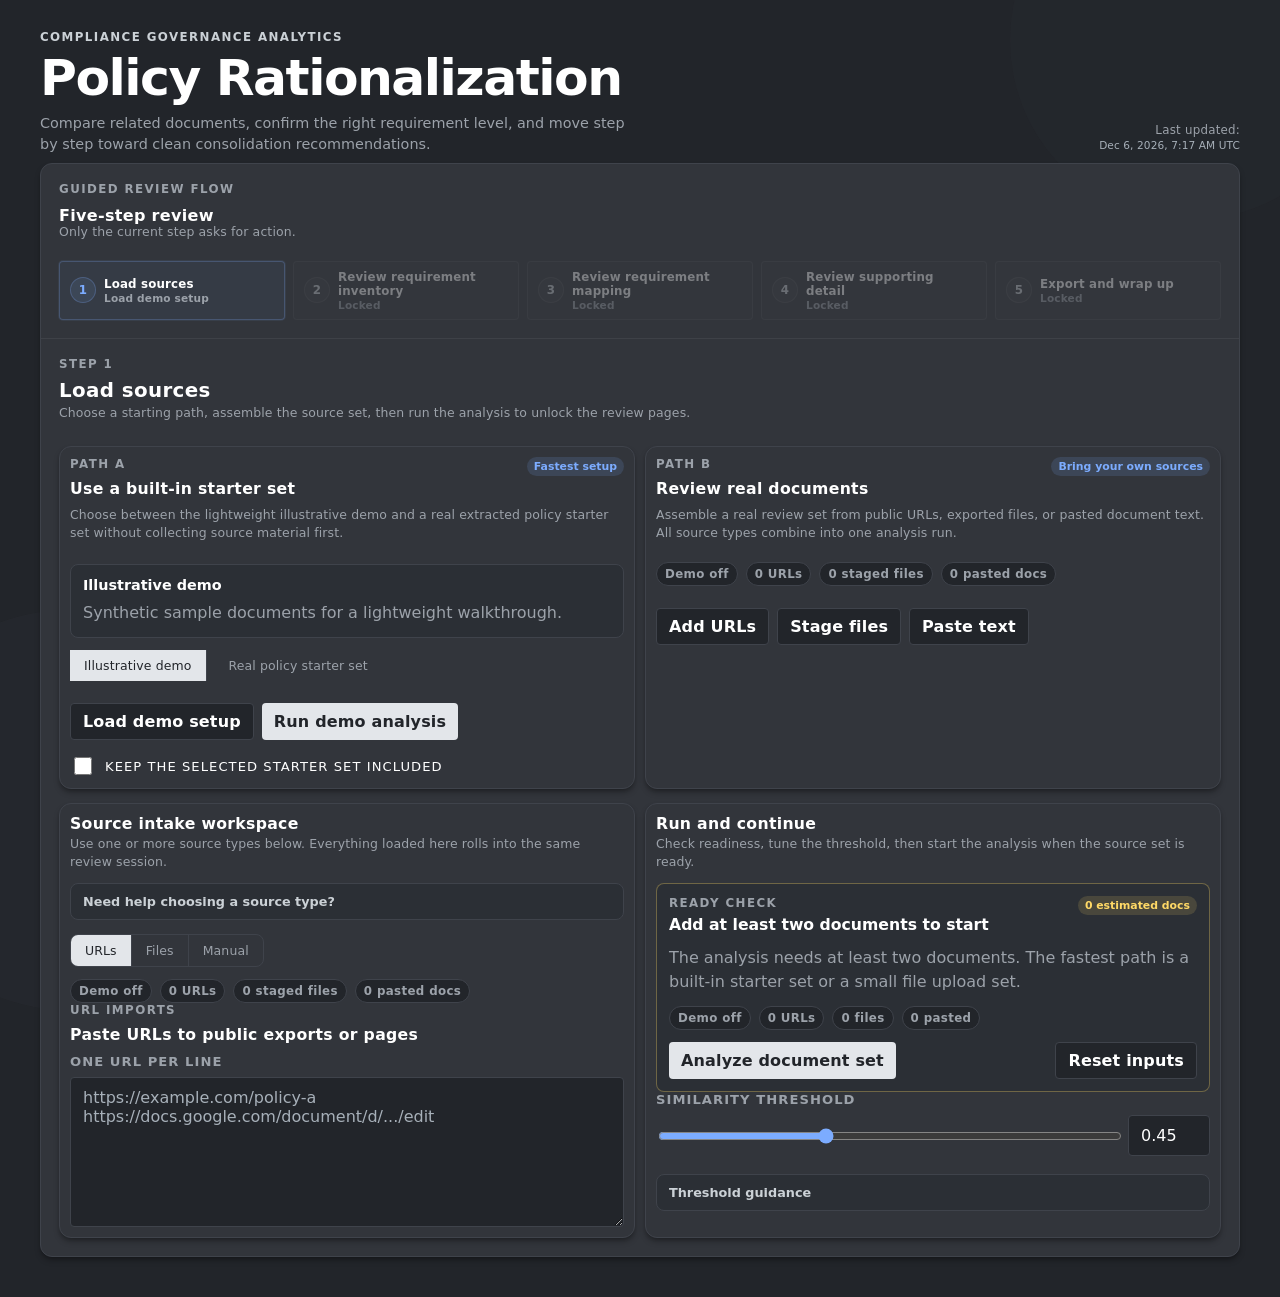
==== docs/index.html @ b87f3686 "Add real policy starter set" ====
<!doctype html>
<html lang="en">
  <head>
    <meta charset="utf-8">
    <meta name="viewport" content="width=device-width, initial-scale=1">
    <title>Compliance Rationalizer</title>
    <meta
      name="description"
      content="Analyze related compliance policies and standards for redundancy, consolidation opportunities, and review flags."
    >
    <link rel="stylesheet" href="./styles.css?v=20260427p">
  </head>
  <body>
    <div class="bg-shape bg-shape-a"></div>
    <div class="bg-shape bg-shape-b"></div>

    <div class="page-shell">
      <header class="hero">
        <div class="hero-top">
          <div class="hero-title-wrap">
            <p class="eyebrow">Compliance Governance Analytics</p>
            <h1>Policy Rationalization</h1>
            <p class="subhead">
              Compare related documents, confirm the right requirement level, and move step by step toward clean consolidation recommendations.
            </p>
          </div>
          <div class="hero-source hero-source--inline">
            <span class="source-label" id="deployLabel">Last updated:</span>
            <span class="source-timestamp" id="deployTimestamp">Apr 27, 2026, 7:01 PM EDT</span>
          </div>
        </div>
      </header>

      <main class="wizard-layout">
        <section class="panel wizard-shell">
          <div class="panel__section wizard-progress-shell">
            <div data-step-progress></div>
          </div>

          <div class="panel__section wizard-status-shell" data-status-shell hidden>
            <div class="status" data-status></div>
          </div>

          <div class="panel__section wizard-content-shell">
            <div data-step-content></div>
          </div>
        </section>
      </main>
    </div>

    <script type="module" src="./app.mjs?v=20260427p"></script>
  </body>
</html>
---- docs/styles.css ----
@font-face {
  font-family: "Cash Sans";
  src: url(https://cash-f.squarecdn.com/static/fonts/cashsans/woff2/CashSans-Regular.woff2) format("woff2");
  font-weight: 400;
  font-style: normal;
}

@font-face {
  font-family: "Cash Sans";
  src: url(https://cash-f.squarecdn.com/static/fonts/cashsans/woff2/CashSans-Medium.woff2) format("woff2");
  font-weight: 500;
  font-style: normal;
}

@font-face {
  font-family: "Cash Sans";
  src: url(https://cash-f.squarecdn.com/static/fonts/cashsans/woff2/CashSans-Bold.woff2) format("woff2");
  font-weight: 700;
  font-style: normal;
}

:root {
  --bg: #22252a;
  --bg-secondary: #2b2f35;
  --bg-tertiary: #3f434b;
  --ink: #ffffff;
  --muted: #9ca2aa;
  --card: #32353b;
  --line: #3f434b;
  --accent: #e3e6ea;
  --accent-2: #cbd1d6;
  --accent-3: #a7b0b9;
  --info: #7cacff;
  --danger: #ff6b6b;
  --success: #a3d795;
  --warning: #ffd966;
  --shadow-sm: 0 1px 2px 0 rgba(0, 0, 0, 0.22);
  --shadow-md: 0 4px 6px -1px rgba(0, 0, 0, 0.32), 0 2px 4px -2px rgba(0, 0, 0, 0.24);
  --shadow-lg: 0 10px 15px -3px rgba(0, 0, 0, 0.34), 0 4px 6px -4px rgba(0, 0, 0, 0.24);
  --radius-sm: 4px;
  --radius-md: 8px;
  --radius-lg: 12px;
}

* {
  box-sizing: border-box;
}

html {
  scroll-behavior: smooth;
}

body {
  margin: 0;
  min-height: 100vh;
  font-family: "Cash Sans", system-ui, -apple-system, sans-serif;
  color: var(--ink);
  background: var(--bg);
  -webkit-font-smoothing: antialiased;
  text-rendering: optimizeLegibility;
}

.bg-shape {
  position: fixed;
  z-index: -1;
  border-radius: 999px;
  opacity: 0.42;
  filter: blur(0.5px);
}

.bg-shape-a {
  width: 400px;
  height: 400px;
  background: #2a2d33;
  left: -130px;
  bottom: -110px;
}

.bg-shape-b {
  width: 360px;
  height: 360px;
  background: #282b30;
  right: -90px;
  top: -140px;
}

.page-shell {
  width: min(1200px, 94vw);
  margin: 0 auto;
  padding: 30px 0 40px;
}

.hero {
  margin-bottom: 8px;
}

.hero-top {
  display: flex;
  justify-content: space-between;
  align-items: flex-end;
  gap: 14px;
}

.hero-title-wrap {
  flex: 1 1 720px;
  min-width: 0;
}

.eyebrow {
  margin: 0 0 8px;
  color: var(--accent-2);
  font-size: 0.74rem;
  font-weight: 700;
  letter-spacing: 0.12em;
  text-transform: uppercase;
}

.hero h1 {
  margin: 0;
  line-height: 1.05;
  font-weight: 700;
  letter-spacing: -0.03em;
  font-size: clamp(1.9rem, 4vw, 3.15rem);
}

.subhead {
  margin: 8px 0 0;
  font-size: 0.9rem;
  color: var(--muted);
  max-width: 66ch;
  line-height: 1.45;
}

.hero-source {
  display: flex;
  flex-direction: column;
  align-items: flex-end;
  gap: 2px;
  flex-shrink: 0;
  margin-left: auto;
}

.hero-source--inline {
  padding-bottom: 4px;
}

.source-label {
  color: var(--muted);
  font-size: 0.74rem;
  font-weight: 500;
  letter-spacing: 0.02em;
  white-space: nowrap;
}

.source-timestamp {
  color: var(--accent-3);
  font-size: 0.66rem;
  letter-spacing: 0.01em;
  white-space: nowrap;
}

.panel {
  background: var(--card);
  border: 1px solid var(--line);
  border-radius: var(--radius-lg);
  box-shadow: var(--shadow-md);
}

.layout {
  display: grid;
  grid-template-columns: minmax(320px, 420px) minmax(0, 1fr);
  gap: 10px;
}

.panel--sticky {
  position: sticky;
  top: 18px;
  align-self: start;
}

.panel__section {
  padding: 14px;
  border-bottom: 1px solid rgba(255, 255, 255, 0.06);
}

.panel__section:last-child {
  border-bottom: 0;
}

.panel h2,
.panel h3,
.panel h4 {
  margin: 2px 0 10px;
  font-size: 0.98rem;
  letter-spacing: 0.02em;
}

.panel p {
  color: var(--muted);
}

.demo-box {
  border: 1px solid var(--bg-tertiary);
  border-radius: var(--radius-md);
  padding: 12px;
  background: var(--bg-secondary);
}

.flow-card {
  border: 1px solid var(--bg-tertiary);
  border-radius: var(--radius-md);
  padding: 12px;
  background: var(--bg-secondary);
}

.flow-card + .flow-card {
  margin-top: 10px;
}

.flow-card strong {
  display: block;
  margin-bottom: 6px;
  font-size: 0.9rem;
}

.flow-card p {
  margin: 0;
  line-height: 1.5;
}

.flow-card--compact p {
  margin-top: 8px;
}

.workspace-switcher {
  display: grid;
  gap: 12px;
  margin-top: 14px;
}

.help-disclosure {
  margin-bottom: 12px;
  border: 1px solid var(--line);
  border-radius: var(--radius-md);
  background: var(--bg-secondary);
}

.help-disclosure summary {
  cursor: pointer;
  list-style: none;
  padding: 10px 12px;
  color: var(--accent-2);
  font-size: 0.8rem;
  font-weight: 700;
}

.help-disclosure summary::-webkit-details-marker {
  display: none;
}

.help-disclosure__body {
  padding: 0 12px 12px;
  color: var(--accent-3);
  font-size: 0.8rem;
  line-height: 1.5;
}

.help-disclosure__list {
  margin: 0;
  padding-left: 18px;
  display: grid;
  gap: 6px;
}

.help-disclosure--compact {
  margin: 10px 0 0;
}

.help-disclosure--compact .help-disclosure__body {
  padding-top: 2px;
}

.toggle-group--full {
  width: 100%;
}

.source-summary {
  display: flex;
  flex-wrap: wrap;
  gap: 8px;
}

.demo-banner {
  display: grid;
  gap: 6px;
  padding: 12px 14px;
  border-radius: var(--radius-md);
  border: 1px solid rgba(255, 217, 102, 0.28);
  background: linear-gradient(180deg, rgba(255, 217, 102, 0.1), rgba(255, 217, 102, 0.04));
}

.demo-banner--results {
  margin-bottom: 10px;
}

.demo-banner strong {
  color: var(--ink);
  font-size: 0.88rem;
  line-height: 1.5;
}

.demo-banner span {
  color: var(--accent-2);
  font-size: 0.78rem;
  line-height: 1.45;
}

.demo-banner__eyebrow {
  margin: 0;
  color: var(--warning);
  font-size: 0.68rem;
  font-weight: 800;
  letter-spacing: 0.11em;
  text-transform: uppercase;
}

.source-chip {
  display: inline-flex;
  align-items: center;
  padding: 4px 8px;
  border-radius: 999px;
  border: 1px solid var(--line);
  background: var(--bg);
  color: var(--muted);
  font-size: 0.74rem;
  font-weight: 700;
  letter-spacing: 0.03em;
}

.source-chip--active {
  color: var(--accent);
  border-color: var(--accent-3);
}

.toggle {
  display: flex;
  gap: 10px;
  align-items: center;
  font-weight: 500;
  color: var(--ink);
}

.toggle input {
  width: 18px;
  height: 18px;
  accent-color: var(--info);
}

.control-row {
  display: flex;
  flex-wrap: wrap;
  gap: 8px;
  margin-top: 10px;
}

label {
  font-size: 0.82rem;
  text-transform: uppercase;
  letter-spacing: 0.08em;
  color: var(--muted);
  font-weight: 700;
}

button,
.ghost-button,
.field input,
.field textarea,
.field input[type="file"] {
  font: inherit;
}

input,
textarea,
button,
.ghost-button {
  border-radius: var(--radius-sm);
}

input[type="text"],
input[type="number"],
textarea,
input[type="file"] {
  width: 100%;
  border: 1px solid var(--line);
  padding: 10px 12px;
  background: var(--bg);
  color: var(--ink);
}

textarea {
  min-height: 150px;
  resize: vertical;
}

input::placeholder,
textarea::placeholder {
  color: var(--accent-3);
}

input:focus,
textarea:focus {
  outline: none;
  border-color: var(--info);
}

button,
.ghost-button {
  padding: 8px 12px;
  font-weight: 700;
  cursor: pointer;
  letter-spacing: 0.01em;
  transition: filter 0.15s, transform 0.15s, box-shadow 0.15s;
}

button:hover,
.ghost-button:hover {
  transform: translateY(-1px);
}

.primary-button {
  border: none;
  background: var(--accent);
  color: var(--bg);
}

.primary-button:hover {
  filter: brightness(0.92);
}

.ghost-button {
  border: 1px solid var(--line);
  background: var(--bg);
  color: var(--ink);
  text-decoration: none;
  display: inline-flex;
  align-items: center;
  justify-content: center;
}

.ghost-button:hover {
  background: var(--bg-secondary);
}

.ghost-button--small {
  padding: 6px 10px;
  font-size: 0.78rem;
}

.field {
  display: grid;
  gap: 8px;
}

.hint {
  margin: 0;
  color: var(--muted);
  font-size: 0.82rem;
  line-height: 1.45;
}

.threshold-row {
  display: grid;
  grid-template-columns: minmax(0, 1fr) 82px;
  gap: 8px;
  align-items: center;
}

.threshold-row input[type="range"] {
  width: 100%;
  accent-color: var(--info);
}

.manual-stack {
  display: grid;
  gap: 8px;
}

.manual-card {
  padding: 10px;
  border-radius: var(--radius-md);
  border: 1px solid var(--bg-tertiary);
  background: var(--bg-secondary);
}

.manual-card__header {
  display: flex;
  gap: 8px;
  align-items: center;
  margin-bottom: 8px;
}

.manual-card__title {
  flex: 1;
  min-width: 0;
}

.manual-card__text {
  width: 100%;
  min-height: 132px;
}

.status {
  padding: 8px 12px;
  border: 1px solid var(--line);
  background: var(--bg);
  border-radius: var(--radius-md);
  color: var(--muted);
  font-size: 0.84rem;
  line-height: 1.45;
}

.status[data-tone="loading"] {
  color: var(--accent);
  border-color: rgba(124, 172, 255, 0.28);
  background: linear-gradient(180deg, rgba(124, 172, 255, 0.08), rgba(124, 172, 255, 0.03));
}

.status[data-tone="success"] {
  color: var(--success);
}

.status[data-tone="warning"] {
  color: var(--warning);
}

.status__eyebrow {
  margin-bottom: 6px;
  color: var(--accent-2);
  font-size: 0.68rem;
  font-weight: 800;
  letter-spacing: 0.11em;
  text-transform: uppercase;
}

.status__headline {
  display: block;
  color: var(--ink);
  font-size: 0.95rem;
}

.status__detail {
  margin: 6px 0 0;
  color: var(--accent-2);
  font-size: 0.82rem;
}

.status__steps {
  list-style: none;
  margin: 10px 0 0;
  padding: 0;
  display: grid;
  gap: 8px;
}

.status__step {
  display: grid;
  grid-template-columns: 14px minmax(0, 1fr);
  gap: 10px;
  align-items: start;
}

.status__step strong,
.status__step span {
  display: block;
}

.status__step strong {
  color: var(--ink);
  font-size: 0.8rem;
}

.status__step span {
  color: var(--muted);
  font-size: 0.76rem;
}

.status__step-dot {
  width: 10px;
  height: 10px;
  margin-top: 4px;
  border-radius: 50%;
  background: var(--bg-tertiary);
  border: 1px solid var(--line);
}

.status__step--active .status__step-dot {
  background: var(--info);
  border-color: rgba(124, 172, 255, 0.36);
  box-shadow: 0 0 0 4px rgba(124, 172, 255, 0.12);
}

.status__step--complete .status__step-dot {
  background: var(--success);
  border-color: rgba(163, 215, 149, 0.36);
}

.status__step--skipped .status__step-dot {
  background: transparent;
  border-style: dashed;
}

.results-shell {
  display: grid;
  gap: 8px;
}

.empty-state {
  padding: 12px;
}

.empty-state h2 {
  margin: 0 0 10px;
}

.empty-state p {
  margin: 0;
  line-height: 1.55;
}

.empty-state__steps {
  margin: 14px 0 0;
  padding-left: 18px;
  color: var(--accent-2);
  display: grid;
  gap: 8px;
}

.empty-state__steps li {
  line-height: 1.45;
}

.table-panel {
  padding: 10px;
}

.search-bar {
  position: relative;
  flex: 1;
}

.search-bar input {
  width: 100%;
  padding: 9px 14px;
  font-size: 0.88rem;
  font-family: inherit;
  background: var(--bg);
  border: 1px solid var(--line);
  border-radius: var(--radius-md);
  color: var(--ink);
  outline: none;
  transition: border-color 0.2s;
}

.search-bar input:focus {
  border-color: var(--info);
}

.filter-toolbar {
  display: grid;
  gap: 10px;
}

.review-toolbar {
  display: flex;
  align-items: center;
  gap: 10px;
  flex-wrap: wrap;
  margin-bottom: 10px;
}

.review-toolbar__search {
  flex: 1 1 360px;
}

.review-stack {
  display: grid;
  gap: 10px;
}

.export-actions {
  display: flex;
  gap: 8px;
  flex-wrap: wrap;
  justify-content: flex-end;
}

.toggle-group {
  display: flex;
  gap: 0;
  border: 1px solid var(--bg-tertiary);
  border-radius: var(--radius-md);
  overflow: hidden;
  width: fit-content;
  max-width: 100%;
  flex-wrap: wrap;
}

.toggle-btn {
  background: transparent;
  color: var(--muted);
  border: none;
  padding: 8px 14px;
  font-size: 0.78rem;
  font-family: inherit;
  font-weight: 500;
  cursor: pointer;
  transition: background 0.15s, color 0.15s;
  border-right: 1px solid var(--bg-tertiary);
  border-radius: 0;
}

.toggle-btn:last-child {
  border-right: none;
}

.toggle-btn:hover {
  background: var(--bg-secondary);
  color: var(--accent-2);
}

.toggle-btn.active {
  background: var(--accent);
  color: var(--bg);
}

.source-panel {
  display: none;
}

.source-panel.is-active {
  display: block;
}

.run-panel {
  border: 1px solid var(--bg-tertiary);
  border-radius: var(--radius-md);
  padding: 12px;
  background: var(--bg-secondary);
  display: grid;
  gap: 12px;
}

.run-panel--ready {
  border-color: rgba(163, 215, 149, 0.32);
}

.run-panel--warning {
  border-color: rgba(255, 217, 102, 0.32);
}

.run-panel__header {
  display: flex;
  justify-content: space-between;
  gap: 12px;
  align-items: flex-start;
}

.run-panel__header strong {
  display: block;
  font-size: 0.98rem;
}

.run-panel__header .eyebrow {
  margin-bottom: 5px;
}

.run-panel__detail {
  margin: 0;
  color: var(--accent-2);
  line-height: 1.5;
}

.run-panel__metrics {
  display: flex;
  flex-wrap: wrap;
  gap: 8px;
}

.run-panel__controls {
  display: flex;
  flex-wrap: wrap;
  justify-content: space-between;
  gap: 10px;
}

.stat,
.result-card {
  background: var(--bg-secondary);
  border: 1px solid var(--line);
  border-radius: var(--radius-md);
  box-shadow: var(--shadow-sm);
}

.review-context {
  display: grid;
  gap: 10px;
}

.review-context__copy {
  display: grid;
  gap: 6px;
}

.review-context__summary {
  margin: 0;
  color: var(--accent-2);
  line-height: 1.5;
}

.review-context__meta {
  display: flex;
  flex-wrap: wrap;
  gap: 8px;
}

.results-section {
  display: grid;
  gap: 8px;
}

.results-section h3 {
  margin: 2px 0 0;
  font-size: 0.94rem;
}

.result-card {
  padding: 12px;
}

.result-card__header {
  display: flex;
  justify-content: space-between;
  gap: 12px;
  align-items: center;
}

.result-card__header--tight {
  align-items: flex-start;
}

.result-card__header--tight h4 {
  margin: 0;
}

.result-card__badges {
  display: inline-flex;
  align-items: center;
  gap: 6px;
  flex-wrap: wrap;
  justify-content: flex-end;
}

.result-card__meta {
  margin: 4px 0 0;
  color: var(--muted);
  font-size: 0.74rem;
}

.result-card__summary {
  margin: 10px 0 0;
  color: var(--accent-2);
  line-height: 1.5;
}

.redline-disclosure {
  margin-top: 12px;
  border: 1px solid var(--line);
  border-radius: var(--radius-md);
  background: rgba(255, 255, 255, 0.02);
}

.decision-card {
  margin-top: 12px;
  padding: 10px;
  border-radius: var(--radius-md);
  background: rgba(255, 255, 255, 0.02);
  border: 1px solid var(--line);
}

.decision-summary-bar {
  display: flex;
  flex-wrap: wrap;
  gap: 8px;
  margin-top: 12px;
}

.decision-summary-pill {
  display: inline-flex;
  align-items: center;
  padding: 5px 9px;
  border-radius: 999px;
  background: rgba(255, 255, 255, 0.05);
  border: 1px solid rgba(255, 255, 255, 0.08);
  color: var(--accent-2);
  font-size: 0.72rem;
  font-weight: 700;
}

.decision-summary-pill--accept {
  color: var(--success);
  background: rgba(163, 215, 149, 0.14);
}

.decision-summary-pill--revise {
  color: var(--warning);
  background: rgba(255, 217, 102, 0.14);
}

.decision-summary-pill--split {
  color: var(--info);
  background: rgba(124, 172, 255, 0.14);
}

.decision-summary-pill--escalate {
  color: #ffb6b6;
  background: rgba(255, 107, 107, 0.14);
}

.decision-card__header {
  display: flex;
  justify-content: space-between;
  gap: 10px;
  align-items: baseline;
}

.decision-card__header h5 {
  margin: 0;
  font-size: 0.82rem;
  color: var(--accent-2);
}

.decision-card__controls {
  display: grid;
  grid-template-columns: 180px minmax(0, 1fr);
  gap: 10px;
  margin-top: 10px;
}

.decision-control {
  display: grid;
  gap: 4px;
}

.decision-control--note {
  min-width: 0;
}

.decision-note-input {
  min-height: 76px;
  width: 100%;
  border: 1px solid var(--line);
  border-radius: var(--radius-sm);
  background: rgba(255, 255, 255, 0.03);
  color: var(--ink);
  padding: 7px 9px;
  font: inherit;
  font-size: 0.78rem;
  resize: vertical;
}

.decision-note-input:focus {
  outline: none;
  border-color: var(--info);
}

.redline-disclosure summary {
  cursor: pointer;
  list-style: none;
  padding: 10px 12px;
  color: var(--accent-2);
  font-size: 0.8rem;
  font-weight: 700;
}

.redline-disclosure summary::-webkit-details-marker {
  display: none;
}

.redline-preview {
  padding: 0 12px 12px;
  display: grid;
  gap: 10px;
}

.redline-preview__meta {
  display: flex;
  flex-wrap: wrap;
  gap: 8px;
  align-items: center;
}

.redline-copy-grid {
  display: grid;
  grid-template-columns: repeat(2, minmax(0, 1fr));
  gap: 10px;
}

.redline-copy-card {
  padding: 10px;
  border-radius: var(--radius-md);
  background: var(--bg);
  border: 1px solid var(--line);
}

.redline-copy-card h5 {
  margin: 0 0 8px;
  font-size: 0.76rem;
  color: var(--accent-2);
  letter-spacing: 0.05em;
  text-transform: uppercase;
}

.redline-copy-card p {
  margin: 0;
  color: var(--ink);
  line-height: 1.5;
}

.redline-inline-box {
  padding: 12px;
  border-radius: var(--radius-md);
  background: #101216;
  border: 1px solid var(--line);
  color: var(--ink);
  line-height: 1.6;
  white-space: pre-wrap;
}

.legacy-token {
  color: var(--ink);
}

.suggestion-chip {
  display: inline;
  color: #ffb2b2;
  background: rgba(255, 107, 107, 0.14);
  border-radius: 6px;
  padding: 1px 4px;
}

.redline-token--add {
  background: rgba(255, 107, 107, 0.18);
  color: #ffc7c7;
}

.redline-token--remove {
  background: rgba(255, 107, 107, 0.14);
  color: #ffaaaa;
  text-decoration: line-through;
}

.redline-side-table {
  overflow-x: auto;
}

.document-context-view {
  display: grid;
  gap: 10px;
}

.document-context-view__header h5 {
  margin: 0 0 4px;
  font-size: 0.82rem;
  color: var(--accent-2);
  letter-spacing: 0.05em;
  text-transform: uppercase;
}

.document-context-view__header .document-note {
  margin: 0;
}

.document-context-stack {
  display: grid;
  gap: 8px;
  max-height: 520px;
  overflow: auto;
  padding-right: 2px;
}

.document-context-block {
  padding: 12px;
  border-radius: var(--radius-md);
  background: rgba(255, 255, 255, 0.025);
  border: 1px solid var(--line);
}

.document-context-block--active {
  background: rgba(124, 172, 255, 0.08);
  border-color: rgba(124, 172, 255, 0.35);
}

.document-context-block p {
  margin: 0;
  color: var(--ink);
  line-height: 1.65;
  white-space: pre-wrap;
}

.document-context-block__meta {
  display: flex;
  flex-wrap: wrap;
  gap: 8px;
  align-items: center;
  margin-bottom: 8px;
}

.document-context-fallback {
  display: grid;
  gap: 8px;
  margin-top: 10px;
}

.redline-side-table table {
  width: 100%;
  border-collapse: collapse;
}

.redline-side-table th,
.redline-side-table td {
  border: 1px solid var(--line);
  padding: 8px;
  vertical-align: top;
  text-align: left;
  white-space: pre-wrap;
}

.redline-side-table th {
  background: rgba(255, 255, 255, 0.04);
  color: var(--accent-2);
}

.removed-cell {
  background: rgba(255, 107, 107, 0.12);
  color: #ffb6b6;
}

.added-cell {
  background: rgba(163, 215, 149, 0.1);
  color: #d9f1d2;
}

.bucket-stack {
  display: grid;
  gap: 16px;
}

.bucket-section {
  display: grid;
  gap: 10px;
}

.bucket-section__header {
  display: flex;
  align-items: center;
  justify-content: space-between;
  gap: 10px;
}

.bucket-section__header h4 {
  margin: 0;
}

.pill {
  display: inline-flex;
  align-items: center;
  padding: 3px 8px;
  border-radius: 999px;
  background: rgba(124, 172, 255, 0.14);
  color: var(--info);
  font-size: 0.68rem;
  font-weight: 700;
  white-space: nowrap;
}

.check-grid {
  display: flex;
  flex-wrap: wrap;
  gap: 8px;
  margin-top: 10px;
}

.check {
  display: inline-flex;
  align-items: center;
  gap: 8px;
  padding: 5px 8px;
  border-radius: 999px;
  background: rgba(255, 255, 255, 0.03);
  border: 1px solid rgba(255, 255, 255, 0.08);
}

.check__label {
  color: var(--muted);
  font-size: 0.68rem;
  letter-spacing: 0.01em;
  font-weight: 700;
}

.check__value {
  font-size: 0.68rem;
  color: var(--ink);
  font-weight: 700;
}

.source-list,
.document-list,
.requirement-list,
.pair-list,
.issue-list {
  display: grid;
  gap: 8px;
  margin: 10px 0 0;
  padding: 0;
  list-style: none;
}

.source-list li,
.document-row,
.pair-list li,
.issue-list li {
  padding: 9px 11px;
  border-radius: var(--radius-md);
  background: var(--bg);
  border: 1px solid var(--line);
}

.source-list li {
  display: grid;
  gap: 4px;
}

.requirement-row {
  display: flex;
  justify-content: space-between;
  gap: 12px;
  align-items: flex-start;
}

.requirement-row__main {
  display: grid;
  gap: 4px;
  min-width: 0;
}

.requirement-row__main p {
  margin: 0;
  color: var(--accent-2);
  line-height: 1.45;
}

.requirement-row__meta {
  display: flex;
  flex-wrap: wrap;
  gap: 6px;
  justify-content: flex-end;
}

.document-row {
  display: flex;
  justify-content: space-between;
  gap: 12px;
  align-items: center;
}

.document-row__main {
  display: grid;
  gap: 4px;
  min-width: 0;
}

.document-row__meta {
  display: flex;
  gap: 6px;
  flex-wrap: wrap;
  justify-content: flex-end;
}

.doc-type-control {
  display: grid;
  gap: 3px;
  min-width: 118px;
  text-transform: none;
  font-weight: 400;
  color: var(--ink);
}

.doc-type-control__label {
  font-size: 0.58rem;
  color: var(--muted);
  letter-spacing: 0.08em;
  font-weight: 700;
}

.doc-type-select {
  width: 100%;
  border: 1px solid var(--line);
  border-radius: var(--radius-sm);
  background: rgba(255, 255, 255, 0.03);
  color: var(--ink);
  padding: 5px 8px;
  font: inherit;
  font-size: 0.76rem;
}

.doc-type-select:focus {
  outline: none;
  border-color: var(--info);
}

.source-list span,
.document-row span,
.issue-list li {
  color: var(--accent-3);
  font-size: 0.84rem;
  word-break: break-word;
}

.document-note {
  margin: 2px 0 0;
  color: var(--warning);
  font-size: 0.78rem;
  line-height: 1.45;
}

.doc-badge {
  display: inline-flex;
  align-items: center;
  padding: 3px 7px;
  border-radius: 999px;
  background: rgba(124, 172, 255, 0.14);
  color: var(--info);
  font-size: 0.68rem;
  font-weight: 700;
  white-space: nowrap;
}

.doc-badge--warn {
  background: rgba(255, 217, 102, 0.14);
  color: var(--warning);
}

.doc-badge--ok {
  background: rgba(163, 215, 149, 0.14);
  color: var(--success);
}

.pair-list li {
  display: grid;
  grid-template-columns: minmax(0, 1fr) auto minmax(0, 1fr);
  align-items: center;
  gap: 10px;
}

.pair-list li span:last-child {
  text-align: right;
}

.pair-list strong {
  color: var(--accent);
  font-size: 0.94rem;
}

.pair-score {
  letter-spacing: 0.01em;
}

.section-subtitle {
  margin: -4px 0 10px;
  font-size: 0.78rem;
  color: var(--muted);
  letter-spacing: 0.01em;
  line-height: 1.45;
}

.workflow-panel {
  display: grid;
  gap: 14px;
}

.workflow-intro {
  padding-bottom: 12px;
}

.results-section-heading h3 {
  margin-bottom: 6px;
}

.results-section-heading .section-subtitle {
  margin-bottom: 0;
}

.workflow-step {
  display: grid;
  grid-template-columns: 52px minmax(0, 1fr);
  gap: 0;
  align-items: stretch;
  transition: opacity 0.18s ease, border-color 0.18s ease, background 0.18s ease;
}

.workflow-step--upcoming {
  opacity: 0.52;
}

.workflow-step--current {
  border-color: rgba(124, 172, 255, 0.28);
  box-shadow: 0 0 0 1px rgba(124, 172, 255, 0.12), var(--shadow-md);
}

.workflow-step--complete {
  opacity: 0.94;
}

.workflow-step__rail {
  display: flex;
  flex-direction: column;
  align-items: center;
  gap: 10px;
  padding: 2px 0 2px 2px;
}

.workflow-step__number {
  width: 34px;
  height: 34px;
  border-radius: 50%;
  display: inline-flex;
  align-items: center;
  justify-content: center;
  background: rgba(124, 172, 255, 0.18);
  border: 1px solid rgba(124, 172, 255, 0.26);
  color: var(--accent);
  font-size: 0.9rem;
  font-weight: 800;
  letter-spacing: 0.02em;
  position: relative;
}

.workflow-step__number-text {
  display: inline-flex;
  align-items: center;
  justify-content: center;
}

.workflow-step--complete .workflow-step__number {
  background: rgba(163, 215, 149, 0.16);
  border-color: rgba(163, 215, 149, 0.3);
  color: var(--success);
}

.workflow-step--complete .workflow-step__number-text {
  opacity: 0;
}

.workflow-step--complete .workflow-step__number::after {
  content: "";
  position: absolute;
  width: 8px;
  height: 14px;
  border-right: 2px solid currentColor;
  border-bottom: 2px solid currentColor;
  transform: rotate(45deg);
  top: 7px;
  left: 12px;
}

.workflow-step--current .workflow-step__number {
  background: rgba(124, 172, 255, 0.2);
  border-color: rgba(124, 172, 255, 0.34);
  color: var(--accent);
  box-shadow: 0 0 0 4px rgba(124, 172, 255, 0.1);
}

.workflow-step--upcoming .workflow-step__number {
  background: rgba(255, 255, 255, 0.04);
  border-color: rgba(255, 255, 255, 0.08);
  color: var(--muted);
}

.workflow-step__line {
  width: 1px;
  flex: 1;
  min-height: 44px;
  background: linear-gradient(180deg, rgba(124, 172, 255, 0.35), rgba(124, 172, 255, 0.08));
}

.workflow-step--complete .workflow-step__line {
  background: linear-gradient(180deg, rgba(163, 215, 149, 0.4), rgba(163, 215, 149, 0.12));
}

.workflow-step--upcoming .workflow-step__line {
  background: linear-gradient(180deg, rgba(255, 255, 255, 0.12), rgba(255, 255, 255, 0.02));
}

.workflow-step--last .workflow-step__line {
  display: none;
}

.workflow-step__content {
  min-width: 0;
}

.workflow-step__eyebrow {
  margin: 0 0 6px;
  color: var(--accent-2);
  font-size: 0.72rem;
  font-weight: 800;
  letter-spacing: 0.12em;
  text-transform: uppercase;
}

.workflow-step__heading-row {
  display: flex;
  align-items: center;
  gap: 8px;
  flex-wrap: wrap;
}

.workflow-step__heading-row .workflow-step__eyebrow {
  margin-bottom: 0;
}

.workflow-step__status {
  display: inline-flex;
  align-items: center;
  padding: 3px 8px;
  border-radius: 999px;
  font-size: 0.68rem;
  font-weight: 800;
  letter-spacing: 0.08em;
  text-transform: uppercase;
  border: 1px solid var(--line);
  color: var(--accent-2);
  background: rgba(255, 255, 255, 0.03);
}

.workflow-step__status--complete {
  color: var(--success);
  border-color: rgba(163, 215, 149, 0.28);
  background: rgba(163, 215, 149, 0.12);
}

.workflow-step__status--current {
  color: var(--info);
  border-color: rgba(124, 172, 255, 0.28);
  background: rgba(124, 172, 255, 0.12);
}

.workflow-step__status--upcoming {
  color: var(--muted);
  border-color: rgba(255, 255, 255, 0.1);
  background: rgba(255, 255, 255, 0.03);
}

.workflow-step--upcoming .workflow-step__eyebrow,
.workflow-step--upcoming .collapsible-title-group h3,
.workflow-step--upcoming .section-subtitle {
  color: var(--muted);
}

.collapsible-header {
  display: flex;
  align-items: center;
  justify-content: space-between;
  cursor: pointer;
  user-select: none;
  gap: 12px;
}

.collapsible-title-group {
  flex: 1;
  min-width: 0;
}

.collapsible-title-group h3 {
  margin-bottom: 0;
}

.collapsible-title-group .section-subtitle {
  margin-bottom: 0;
}

.collapsible-header:hover .collapse-icon {
  background: var(--bg-secondary);
}

.collapse-icon {
  width: 28px;
  height: 28px;
  flex-shrink: 0;
  border-radius: var(--radius-sm);
  display: flex;
  align-items: center;
  justify-content: center;
  transition: background 0.15s, transform 0.25s;
}

.collapse-icon::after {
  content: "";
  display: block;
  width: 8px;
  height: 8px;
  border-right: 2px solid var(--accent-2);
  border-bottom: 2px solid var(--accent-2);
  transform: rotate(45deg);
  transition: transform 0.25s;
  margin-top: -3px;
}

.collapsible.collapsed .collapse-icon::after {
  transform: rotate(-45deg);
  margin-top: 3px;
}

.collapsible-body {
  overflow: hidden;
  max-height: 3000px;
  opacity: 1;
  transition: max-height 0.35s ease, opacity 0.25s ease, margin-top 0.25s ease;
  margin-top: 10px;
}

.collapsible.collapsed .collapsible-body {
  max-height: 0;
  opacity: 0;
  margin-top: 0;
}

@media (max-width: 980px) {
  .layout {
    grid-template-columns: 1fr;
  }

  .panel--sticky {
    position: static;
  }

  .hero-top {
    flex-wrap: wrap;
    align-items: flex-start;
  }

  .hero-source {
    width: 100%;
    align-items: flex-start;
    margin-left: 0;
    padding-bottom: 0;
  }

  .workflow-step {
    grid-template-columns: 40px minmax(0, 1fr);
  }
}

@media (max-width: 720px) {
  .page-shell {
    width: min(100vw - 20px, 100%);
    padding: 20px 0 28px;
  }

  .document-row,
  .manual-card__header,
  .result-card__header {
    flex-direction: column;
    align-items: stretch;
  }

  .check-grid,
  .pair-list li {
    grid-template-columns: 1fr;
  }

  .document-row__meta {
    justify-content: flex-start;
  }

  .workflow-step {
    grid-template-columns: 1fr;
  }

  .workflow-step__rail {
    flex-direction: row;
    justify-content: flex-start;
    padding: 0 0 10px;
  }

  .workflow-step__line {
    height: 1px;
    min-height: 0;
    width: 100%;
  }

  .pair-list li span:last-child {
    text-align: left;
  }

}

.wizard-layout {
  display: grid;
  gap: 10px;
}

.wizard-shell {
  overflow: hidden;
}

.wizard-progress-shell,
.wizard-status-shell,
.wizard-content-shell {
  padding: 18px;
}

.wizard-progress-header {
  display: grid;
  gap: 10px;
}

.wizard-progress-copy {
  display: grid;
  gap: 2px;
}

.wizard-progress-header h2 {
  margin: 0;
  font-size: 1rem;
}

.wizard-route-list {
  display: grid;
  grid-template-columns: repeat(5, minmax(0, 1fr));
  gap: 8px;
}

.wizard-route {
  appearance: none;
  width: 100%;
  display: flex;
  align-items: center;
  gap: 8px;
  padding: 8px 10px;
  border-radius: var(--radius-sm);
  border: 1px solid rgba(255, 255, 255, 0.08);
  background: rgba(255, 255, 255, 0.02);
  color: var(--ink);
  text-align: left;
  transition: border-color 0.18s ease, opacity 0.18s ease, transform 0.18s ease, background 0.18s ease;
}

.wizard-route:hover:not(:disabled) {
  border-color: rgba(124, 172, 255, 0.22);
  background: rgba(255, 255, 255, 0.03);
}

.wizard-route:disabled {
  cursor: not-allowed;
}

.wizard-route[data-current-route="true"] {
  cursor: pointer;
}

.wizard-route[data-current-route="true"]:disabled {
  cursor: default;
}

.wizard-route__number {
  width: 26px;
  height: 26px;
  border-radius: 50%;
  display: inline-flex;
  align-items: center;
  justify-content: center;
  flex-shrink: 0;
  border: 1px solid rgba(255, 255, 255, 0.08);
  background: rgba(255, 255, 255, 0.03);
  color: var(--accent-2);
  font-size: 0.74rem;
  font-weight: 800;
}

.wizard-route__text {
  min-width: 0;
  display: grid;
  gap: 1px;
}

.wizard-route__text strong,
.wizard-route__text span {
  display: block;
}

.wizard-route__text strong {
  font-size: 0.74rem;
  color: var(--ink);
}

.wizard-route__text span {
  font-size: 0.66rem;
  color: var(--muted);
}

.wizard-route--complete {
  border-color: rgba(163, 215, 149, 0.16);
}

.wizard-route--complete .wizard-route__number {
  color: var(--success);
  border-color: rgba(163, 215, 149, 0.22);
  background: rgba(163, 215, 149, 0.08);
}

.wizard-route--current {
  border-color: rgba(124, 172, 255, 0.24);
  background: rgba(124, 172, 255, 0.05);
  box-shadow: 0 0 0 1px rgba(124, 172, 255, 0.08);
}

.wizard-route--current .wizard-route__number {
  color: var(--info);
  border-color: rgba(124, 172, 255, 0.24);
  background: rgba(124, 172, 255, 0.1);
}

.wizard-route--upcoming {
  opacity: 0.72;
}

.wizard-route--locked {
  opacity: 0.36;
}

.wizard-step-page {
  display: grid;
  gap: 14px;
}

.wizard-step-page__header h2 {
  margin: 0 0 6px;
  font-size: 1.24rem;
}

.wizard-grid {
  display: grid;
  gap: 10px;
}

.wizard-grid--source-start {
  grid-template-columns: repeat(2, minmax(0, 1fr));
}

.wizard-grid--sources,
.wizard-grid--export {
  grid-template-columns: repeat(2, minmax(0, 1fr));
}

.step-card-header {
  margin-bottom: 12px;
}

.step-card-header h3 {
  margin: 0 0 6px;
}

.start-path-card {
  display: grid;
  gap: 12px;
  align-content: start;
  border-color: var(--line);
}

.start-path-card--active {
  border-color: rgba(124, 172, 255, 0.28);
  box-shadow: 0 0 0 1px rgba(124, 172, 255, 0.1), var(--shadow-sm);
}

.start-path-card__header {
  display: flex;
  justify-content: space-between;
  gap: 12px;
  align-items: flex-start;
}

.start-path-card__header h3 {
  margin: 0;
}

.start-path-card__summary {
  margin-top: -2px;
}

.start-path-card__toggle {
  padding-top: 2px;
}

.source-library-picker {
  display: flex;
  flex-wrap: wrap;
  gap: 8px;
}

.control-row--wrap {
  flex-wrap: wrap;
}

.summary-strip {
  padding-top: 12px;
}

.control-row--spaced {
  justify-content: space-between;
}

.filter-toolbar--between {
  justify-content: space-between;
  gap: 12px;
  align-items: center;
}

.wizard-footer {
  display: flex;
  align-items: center;
  justify-content: space-between;
  gap: 12px;
  padding-top: 4px;
}

.wizard-footer__meta {
  color: var(--muted);
  font-size: 0.8rem;
  letter-spacing: 0.02em;
}

.export-finish-card {
  display: grid;
  gap: 12px;
}

.export-finish-card__meta {
  display: flex;
  flex-wrap: wrap;
  gap: 8px;
}

.staged-file-list {
  margin-top: 10px;
}

.modal-shell {
  position: fixed;
  inset: 0;
  z-index: 40;
  display: grid;
  place-items: center;
  padding: 20px;
  background: rgba(10, 12, 16, 0.72);
  backdrop-filter: blur(6px);
}

.modal-card {
  width: min(1080px, 100%);
  max-height: min(88vh, 920px);
  overflow: hidden;
  display: grid;
  grid-template-rows: auto minmax(0, 1fr);
  background: var(--card);
  border: 1px solid var(--line);
  border-radius: var(--radius-lg);
  box-shadow: 0 18px 48px rgba(0, 0, 0, 0.35);
}

.modal-card__header {
  display: flex;
  justify-content: space-between;
  gap: 16px;
  padding: 18px 20px 14px;
  border-bottom: 1px solid var(--line);
}

.modal-card__body {
  overflow: auto;
  padding: 18px 20px 20px;
  display: grid;
  gap: 12px;
}

.change-summary-item,
.change-summary-empty {
  padding: 14px;
  border-radius: var(--radius-md);
  background: var(--bg);
  border: 1px solid var(--line);
}

.change-summary-item__header {
  display: flex;
  justify-content: space-between;
  gap: 12px;
  align-items: flex-start;
}

.change-summary-item__header h4 {
  margin: 0;
}

.change-summary-item__grid {
  display: grid;
  grid-template-columns: repeat(2, minmax(0, 1fr));
  gap: 10px;
  margin-top: 10px;
}

@media (max-width: 980px) {
  .wizard-route-list,
  .wizard-grid--source-start,
  .wizard-grid--sources,
  .wizard-grid--export {
    grid-template-columns: 1fr;
  }
}

@media (max-width: 720px) {
  .decision-card__controls {
    grid-template-columns: 1fr;
  }

  .change-summary-item__grid,
  .redline-copy-grid {
    grid-template-columns: 1fr;
  }

  .wizard-progress-shell,
  .wizard-status-shell,
  .wizard-content-shell {
    padding: 14px;
  }

  .wizard-footer {
    flex-direction: column;
    align-items: stretch;
  }

  .modal-card__header,
  .change-summary-item__header,
  .filter-toolbar--between {
    flex-direction: column;
    align-items: stretch;
  }
}
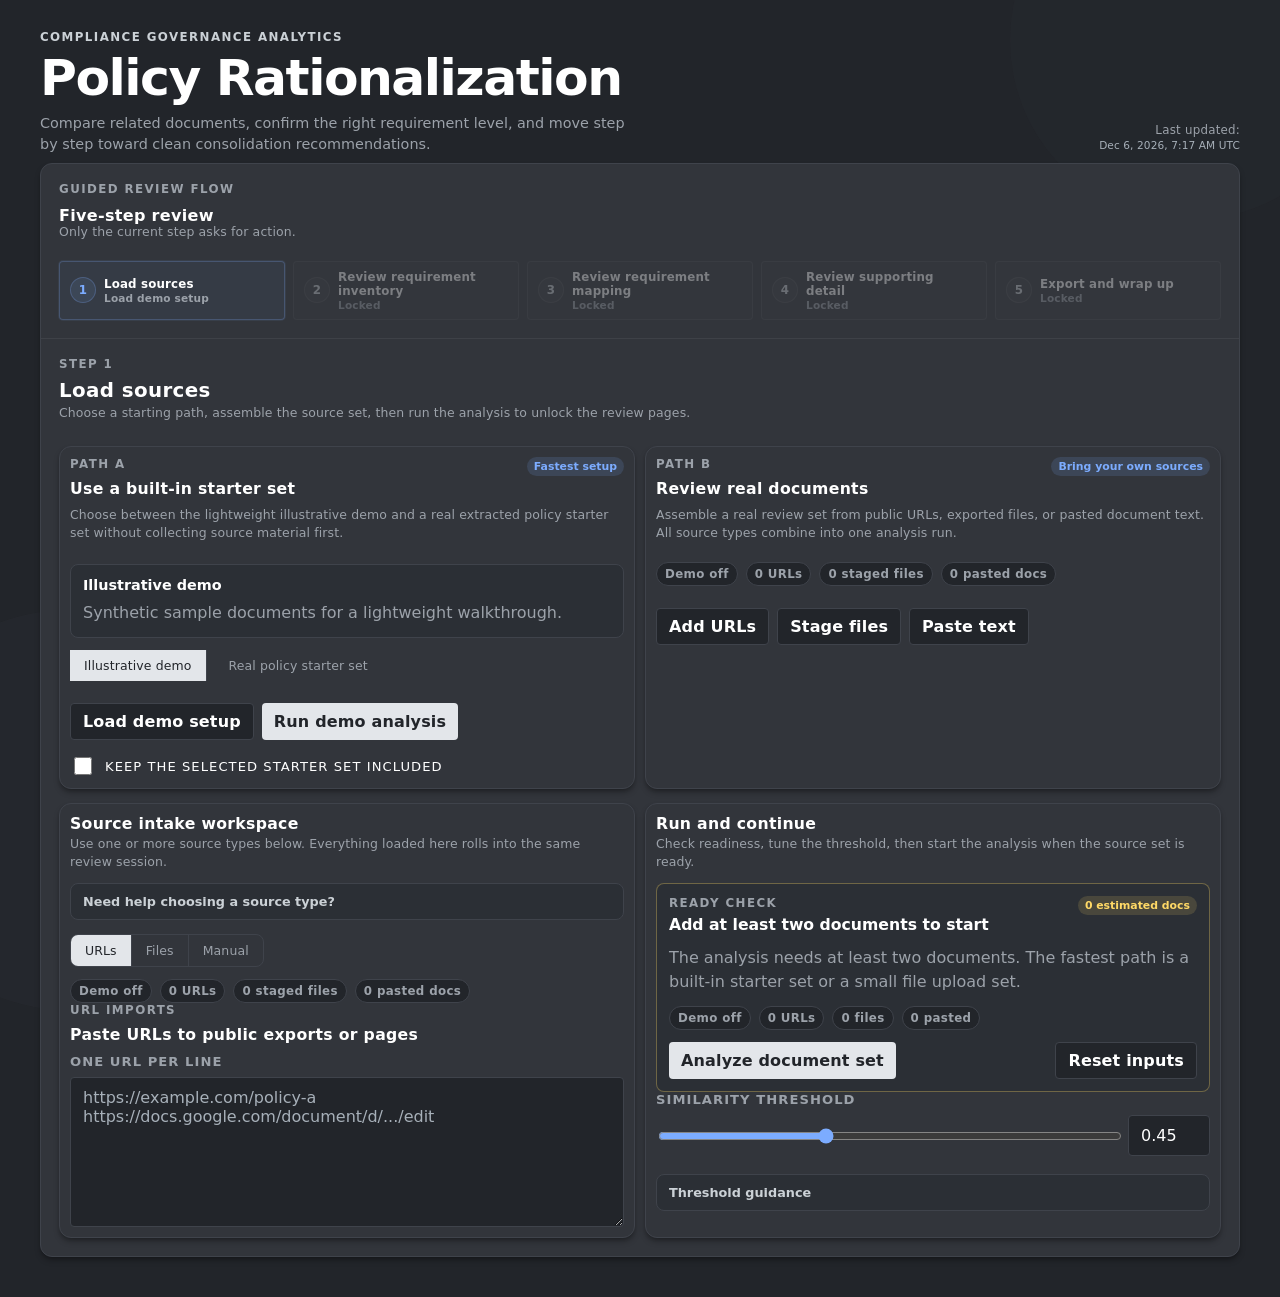
==== commit cd6ed648: "Emphasize primary actions in review queue" ====
--- a/docs/index.html
+++ b/docs/index.html
@@ -8,7 +8,7 @@
       name="description"
       content="Analyze related compliance policies and standards for redundancy, consolidation opportunities, and review flags."
     >
-    <link rel="stylesheet" href="./styles.css?v=20260427p">
+    <link rel="stylesheet" href="./styles.css?v=20260428c">
   </head>
   <body>
     <div class="bg-shape bg-shape-a"></div>
@@ -26,7 +26,7 @@
           </div>
           <div class="hero-source hero-source--inline">
             <span class="source-label" id="deployLabel">Last updated:</span>
-            <span class="source-timestamp" id="deployTimestamp">Apr 27, 2026, 7:01 PM EDT</span>
+            <span class="source-timestamp" id="deployTimestamp">Apr 28, 2026, 2:26 PM EDT</span>
           </div>
         </div>
       </header>
@@ -48,6 +48,6 @@
       </main>
     </div>
 
-    <script type="module" src="./app.mjs?v=20260427p"></script>
+    <script type="module" src="./app.mjs?v=20260428c"></script>
   </body>
 </html>
--- a/docs/styles.css
+++ b/docs/styles.css
@@ -823,6 +823,63 @@
   gap: 8px;
 }
 
+.action-strip {
+  display: grid;
+  gap: 12px;
+  border-color: rgba(124, 172, 255, 0.22);
+  background: linear-gradient(180deg, rgba(124, 172, 255, 0.05), rgba(124, 172, 255, 0.02));
+}
+
+.action-strip__copy h3 {
+  margin: 0 0 6px;
+}
+
+.action-strip__copy .section-subtitle {
+  margin: 0;
+}
+
+.action-strip__meta {
+  display: flex;
+  flex-wrap: wrap;
+  gap: 8px;
+}
+
+.action-progress {
+  display: grid;
+  gap: 8px;
+}
+
+.action-progress__labels {
+  display: flex;
+  justify-content: space-between;
+  gap: 12px;
+  align-items: baseline;
+}
+
+.action-progress__labels strong {
+  font-size: 0.86rem;
+  color: var(--ink);
+}
+
+.action-progress__labels span {
+  font-size: 0.78rem;
+  color: var(--muted);
+}
+
+.action-progress__track {
+  height: 8px;
+  border-radius: 999px;
+  background: rgba(255, 255, 255, 0.08);
+  overflow: hidden;
+}
+
+.action-progress__fill {
+  display: block;
+  height: 100%;
+  border-radius: inherit;
+  background: linear-gradient(90deg, var(--accent), #9ed6ff);
+}
+
 .results-section {
   display: grid;
   gap: 8px;
@@ -850,6 +907,23 @@
 
 .result-card__header--tight h4 {
   margin: 0;
+}
+
+.result-card--queue {
+  position: relative;
+  border-left: 4px solid var(--line);
+}
+
+.result-card--queue-undecided {
+  border-left-color: rgba(255, 217, 102, 0.9);
+}
+
+.result-card--queue-in-review {
+  border-left-color: rgba(124, 172, 255, 0.9);
+}
+
+.result-card--queue-completed {
+  border-left-color: rgba(163, 215, 149, 0.9);
 }
 
 .result-card__badges {
@@ -870,6 +944,60 @@
   margin: 10px 0 0;
   color: var(--accent-2);
   line-height: 1.5;
+}
+
+.queue-state-row {
+  display: grid;
+  gap: 2px;
+  margin: 4px 0 10px;
+}
+
+.queue-state-row strong {
+  color: var(--ink);
+  font-size: 0.82rem;
+}
+
+.queue-state-row span {
+  color: var(--muted);
+  font-size: 0.77rem;
+  line-height: 1.45;
+}
+
+.queue-primary-action {
+  display: grid;
+  gap: 6px;
+  margin: 0 0 10px;
+}
+
+.queue-primary-action__button {
+  justify-self: start;
+  min-width: 160px;
+}
+
+.queue-primary-action__detail {
+  margin: 0;
+  color: var(--muted);
+  font-size: 0.76rem;
+  line-height: 1.45;
+}
+
+.doc-badge--queue {
+  border-color: transparent;
+}
+
+.doc-badge--queue-undecided {
+  background: rgba(255, 217, 102, 0.12);
+  color: var(--warning);
+}
+
+.doc-badge--queue-in-review {
+  background: rgba(124, 172, 255, 0.12);
+  color: var(--accent);
+}
+
+.doc-badge--queue-completed {
+  background: rgba(163, 215, 149, 0.12);
+  color: var(--success);
 }
 
 .redline-disclosure {
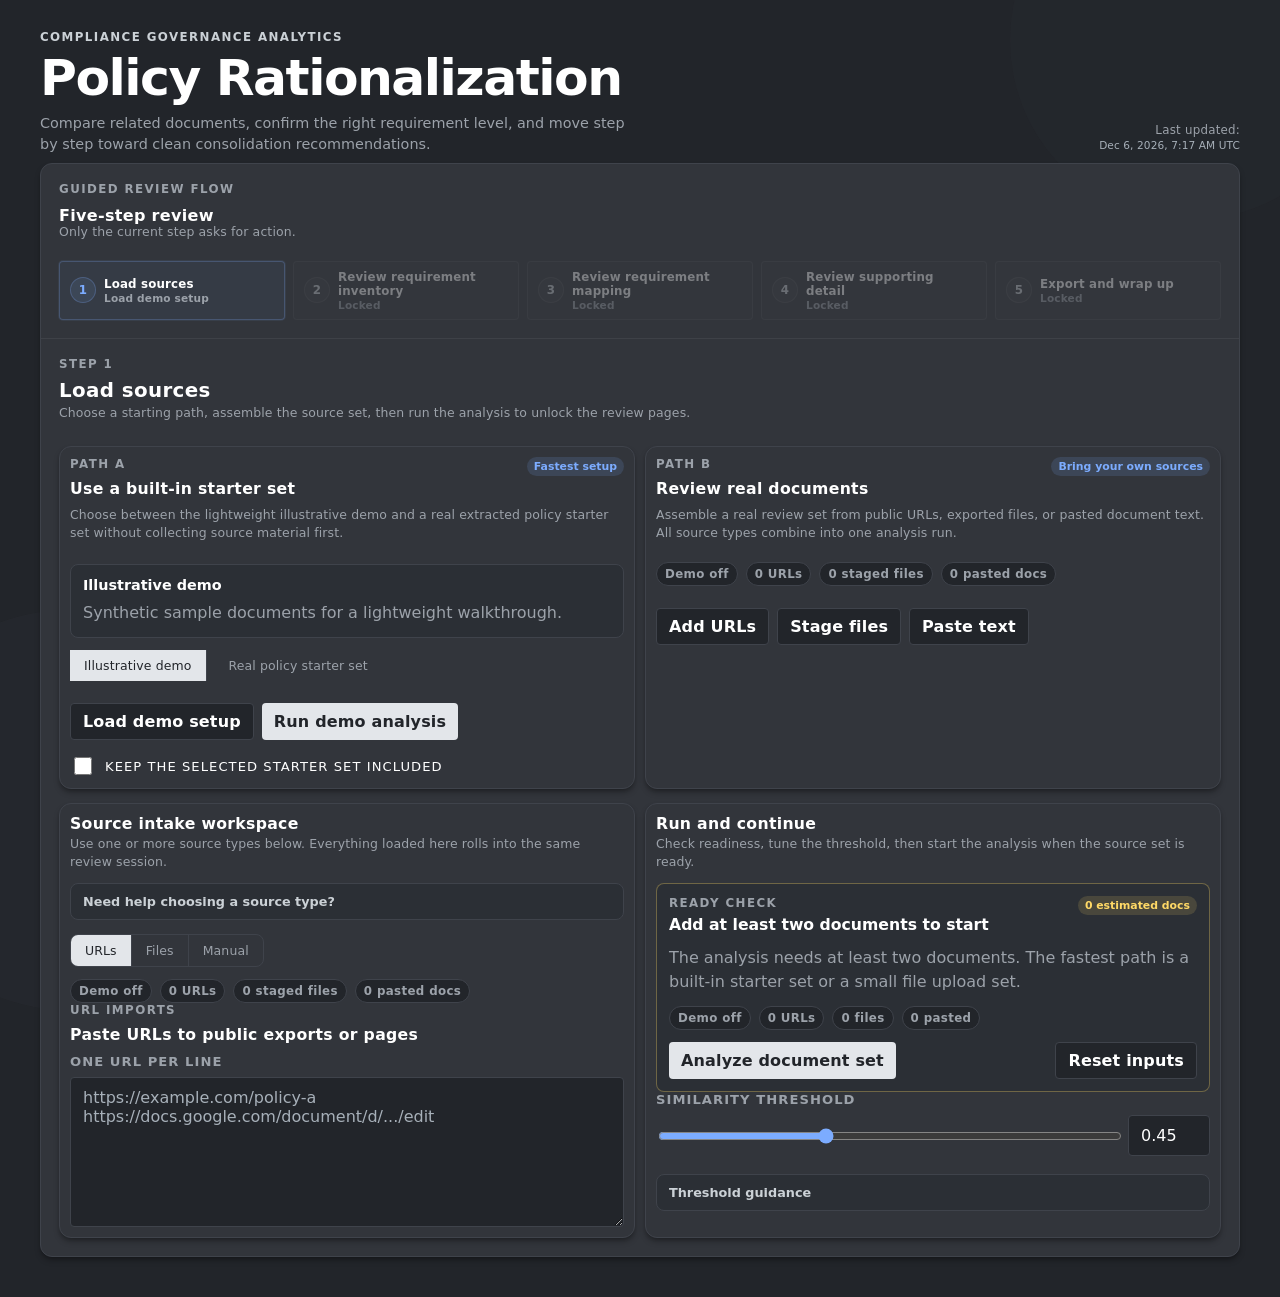
==== commit 3c14b8ee: "Add sticky toolbar to review queue" ====
--- a/docs/index.html
+++ b/docs/index.html
@@ -8,7 +8,7 @@
       name="description"
       content="Analyze related compliance policies and standards for redundancy, consolidation opportunities, and review flags."
     >
-    <link rel="stylesheet" href="./styles.css?v=20260428c">
+    <link rel="stylesheet" href="./styles.css?v=20260428e">
   </head>
   <body>
     <div class="bg-shape bg-shape-a"></div>
@@ -26,7 +26,7 @@
           </div>
           <div class="hero-source hero-source--inline">
             <span class="source-label" id="deployLabel">Last updated:</span>
-            <span class="source-timestamp" id="deployTimestamp">Apr 28, 2026, 2:26 PM EDT</span>
+            <span class="source-timestamp" id="deployTimestamp">Apr 28, 2026, 2:40 PM EDT</span>
           </div>
         </div>
       </header>
@@ -48,6 +48,6 @@
       </main>
     </div>
 
-    <script type="module" src="./app.mjs?v=20260428c"></script>
+    <script type="module" src="./app.mjs?v=20260428e"></script>
   </body>
 </html>
--- a/docs/styles.css
+++ b/docs/styles.css
@@ -1007,6 +1007,34 @@
   background: rgba(255, 255, 255, 0.02);
 }
 
+.supporting-disclosure {
+  margin-top: 12px;
+  border: 1px solid rgba(255, 255, 255, 0.08);
+  border-radius: var(--radius-md);
+  background: rgba(255, 255, 255, 0.015);
+}
+
+.supporting-disclosure--nested {
+  margin-top: 2px;
+}
+
+.supporting-disclosure summary {
+  cursor: pointer;
+  list-style: none;
+  padding: 10px 12px;
+  color: var(--accent-2);
+  font-size: 0.78rem;
+  font-weight: 700;
+}
+
+.supporting-disclosure summary::-webkit-details-marker {
+  display: none;
+}
+
+.supporting-disclosure__content {
+  padding: 0 12px 12px;
+}
+
 .decision-card {
   margin-top: 12px;
   padding: 10px;
@@ -2054,6 +2082,38 @@
   align-items: center;
 }
 
+.groups-sticky-toolbar {
+  position: sticky;
+  top: 12px;
+  z-index: 5;
+  display: grid;
+  gap: 10px;
+  margin-bottom: 12px;
+  padding: 10px 12px;
+  border: 1px solid rgba(255, 255, 255, 0.08);
+  border-radius: var(--radius-md);
+  background: rgba(34, 37, 42, 0.94);
+  box-shadow: var(--shadow-sm);
+  backdrop-filter: blur(8px);
+}
+
+.groups-sticky-toolbar__progress {
+  display: flex;
+  justify-content: space-between;
+  gap: 12px;
+  align-items: center;
+  flex-wrap: wrap;
+}
+
+.groups-sticky-toolbar__progress strong {
+  font-size: 0.82rem;
+}
+
+.groups-sticky-toolbar__progress span {
+  color: var(--muted);
+  font-size: 0.76rem;
+}
+
 .wizard-footer {
   display: flex;
   align-items: center;
@@ -2183,4 +2243,8 @@
     flex-direction: column;
     align-items: stretch;
   }
-}
+
+  .groups-sticky-toolbar__progress {
+    align-items: stretch;
+  }
+}
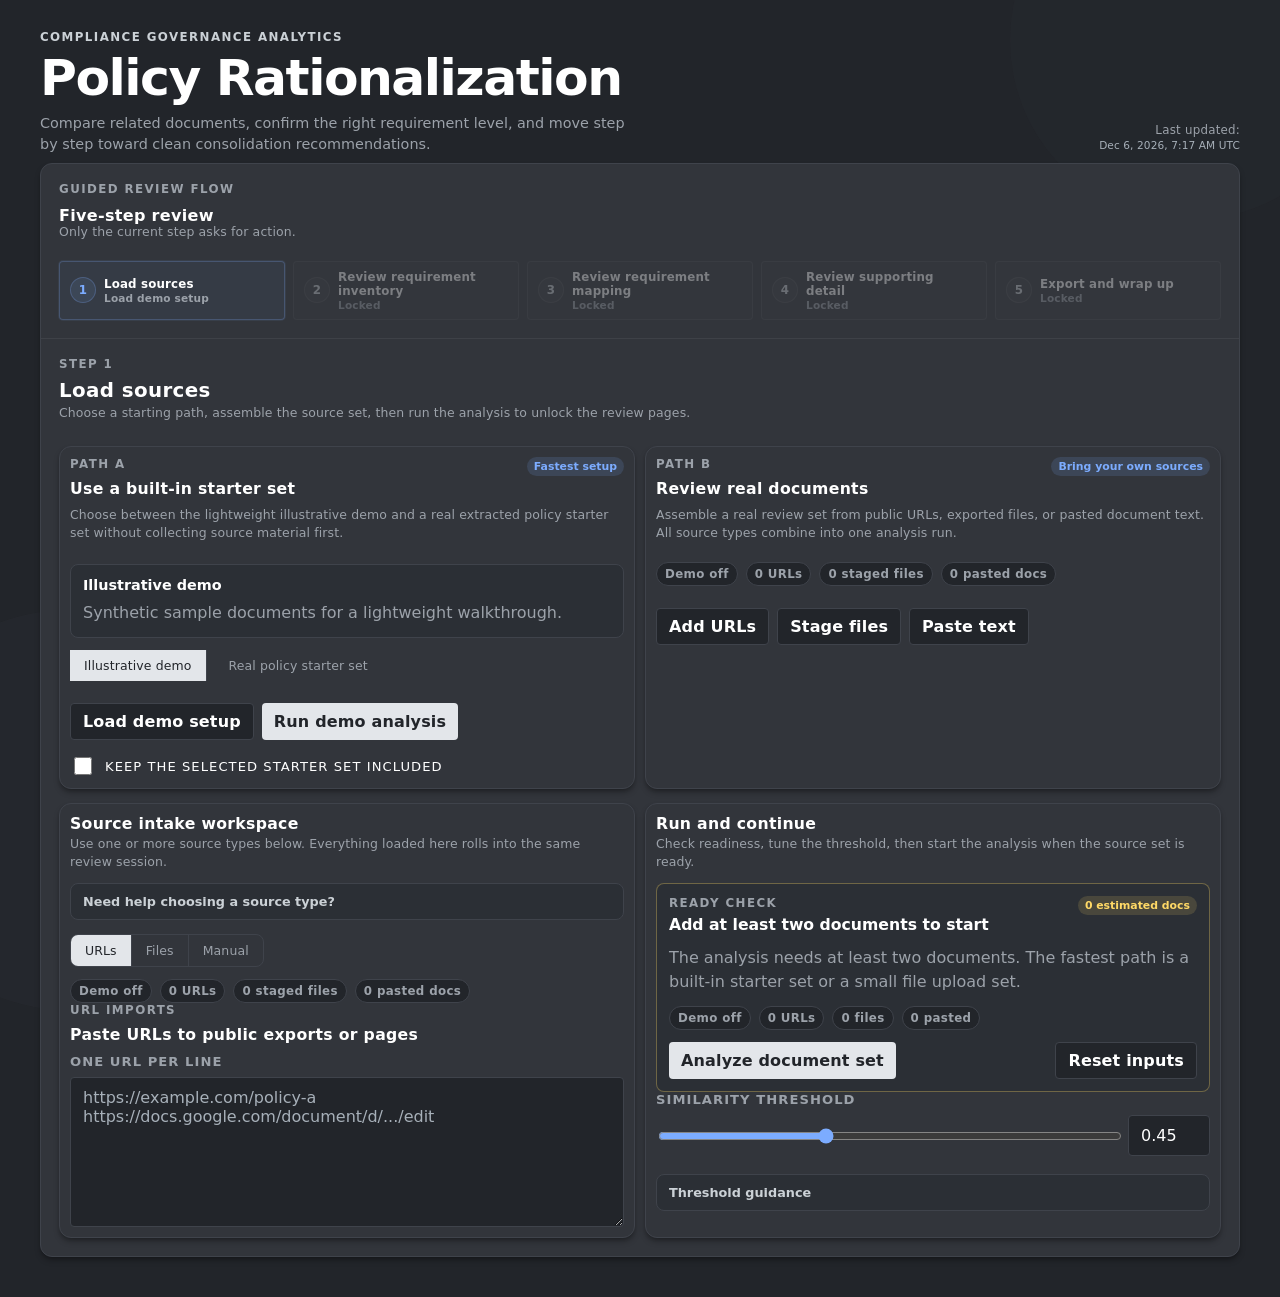
==== commit 0e75007e: "Add inventory triage filters" ====
--- a/docs/index.html
+++ b/docs/index.html
@@ -8,7 +8,7 @@
       name="description"
       content="Analyze related compliance policies and standards for redundancy, consolidation opportunities, and review flags."
     >
-    <link rel="stylesheet" href="./styles.css?v=20260428e">
+    <link rel="stylesheet" href="./styles.css?v=20260428g">
   </head>
   <body>
     <div class="bg-shape bg-shape-a"></div>
@@ -26,7 +26,7 @@
           </div>
           <div class="hero-source hero-source--inline">
             <span class="source-label" id="deployLabel">Last updated:</span>
-            <span class="source-timestamp" id="deployTimestamp">Apr 28, 2026, 2:40 PM EDT</span>
+            <span class="source-timestamp" id="deployTimestamp">Apr 28, 2026, 2:56 PM EDT</span>
           </div>
         </div>
       </header>
@@ -48,6 +48,6 @@
       </main>
     </div>
 
-    <script type="module" src="./app.mjs?v=20260428e"></script>
+    <script type="module" src="./app.mjs?v=20260428g"></script>
   </body>
 </html>
--- a/docs/styles.css
+++ b/docs/styles.css
@@ -924,6 +924,8 @@
 
 .result-card--queue-completed {
   border-left-color: rgba(163, 215, 149, 0.9);
+  background: rgba(43, 47, 53, 0.72);
+  opacity: 0.82;
 }
 
 .result-card__badges {
@@ -998,6 +1000,11 @@
 .doc-badge--queue-completed {
   background: rgba(163, 215, 149, 0.12);
   color: var(--success);
+}
+
+.result-card--queue-completed:hover,
+.result-card--queue-completed:focus-within {
+  opacity: 0.96;
 }
 
 .redline-disclosure {
